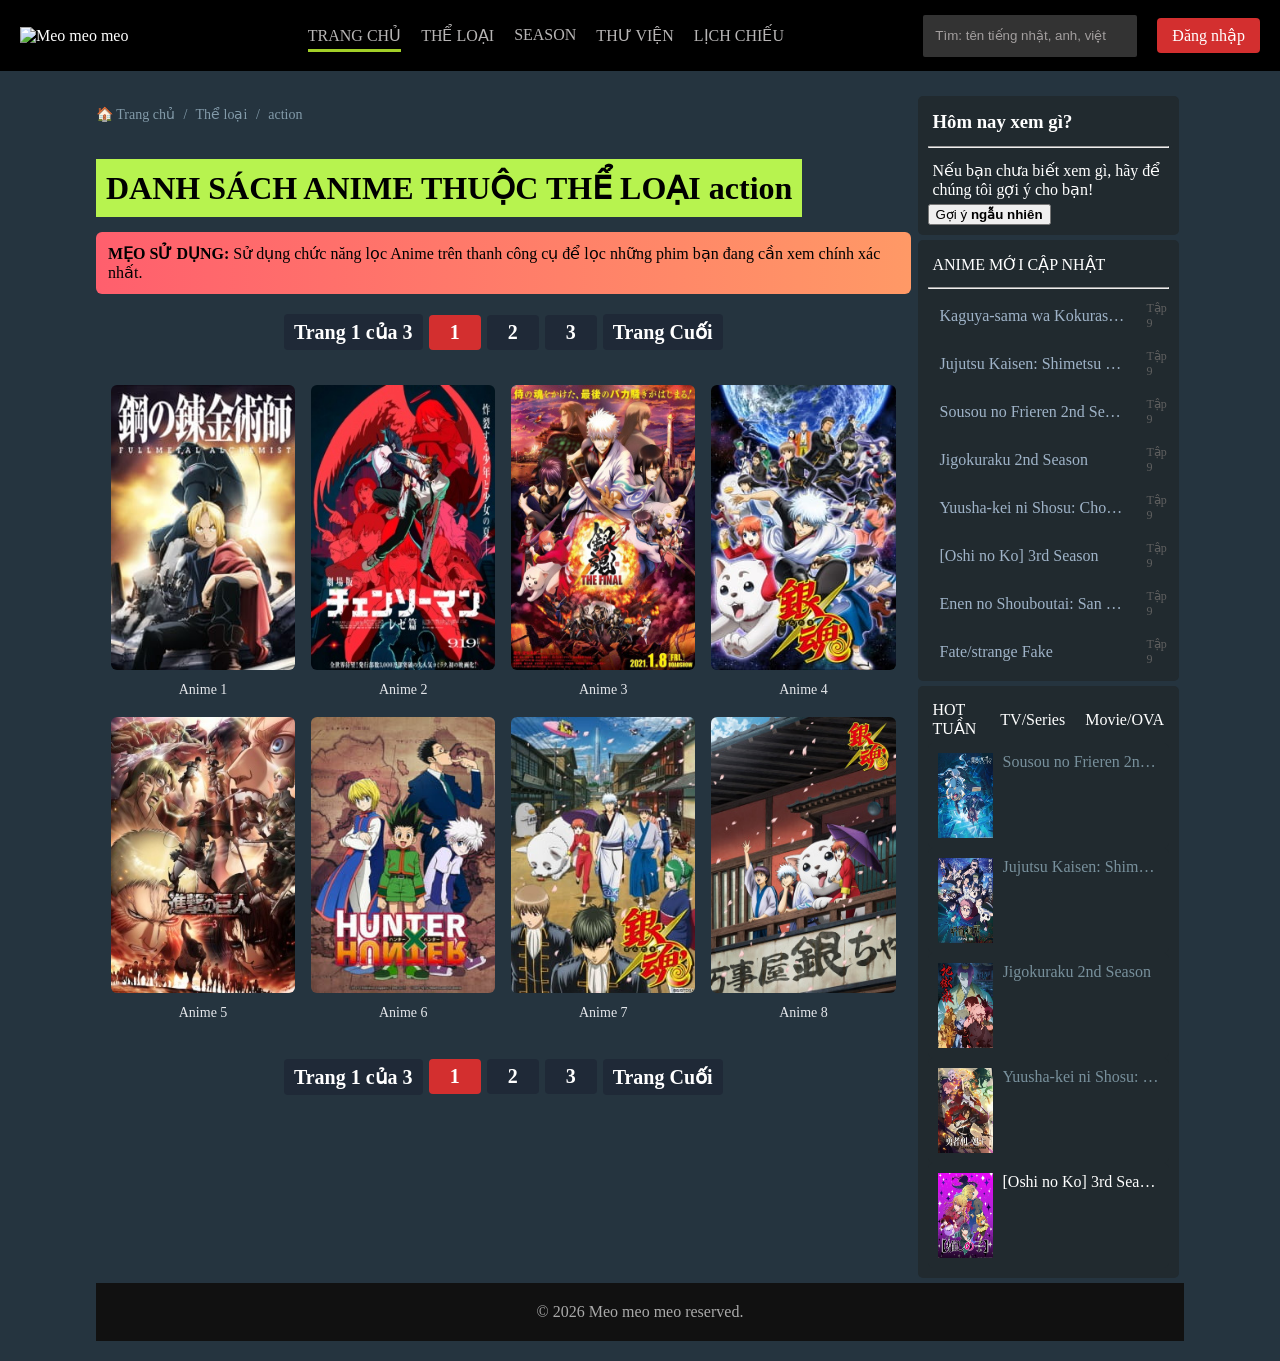
==== cate.html @ 0786b9ce "add category feature" ====
<!DOCTYPE html>
<html lang="en">
<head>
    <meta charset="UTF-8">
    <meta name="viewport" content="width=device-width, initial-scale=1.0">
    <title>Hihi</title>
    <link rel="stylesheet" href="static/css/cate.css">
</head>
<body>
    <!-- nav bar -->
     <nav class="navbar">
            <div class="logo">
                <img src="path_to_logo.png" alt="Meo meo meo">
            </div>

        <ul class="nav-links">
            <li><a href="index.html" class="active">TRANG CHỦ</a></li>

            <li class="has-dropdown"><a href="#">THỂ LOẠI <i class="arrow-down"></i></a>
                <div class="dropdown-content">
                    <ul class="genre-grid">
                        <li><a href="cate.html?type=action">Action</a></li>
                        <li><a href="cate.html?type=adventure">Adventure</a></li>
                        <li><a href="cate.html?type=comedy">Comedy</a></li>
                        <li><a href="cate.html?type=drama">Drama</a></li>
                        <li><a href="cate.html?type=fantasy">Fantasy</a></li>
                        <li><a href="cate.html?type=horror">Horror</a></li>
                        <li><a href="cate.html?type=romance">Romance</a></li>
                        <li><a href="cate.html?type=sci-fi">Sci-Fi</a></li>
                        <li><a href="cate.html?type=slice-of-life">Slice of Life</a></li>
                        <li><a href="cate.html?type=sports">Sports</a></li>
                    </ul>
                </div>
            </li>
            
            <li class="has-dropdown"><a href="#">SEASON <i class="arrow-down"></i></a>
                <div class="dropdown-content">
                    <ul class="season-grid">
                        <li><a href="#">Mùa Xuân 2026</a></li>
                        <li><a href="#">Mùa Hè 2026</a></li>
                        <li><a href="#">Mùa Thu 2026</a></li>
                        <li><a href="#">Mùa Đông 2026</a></li>
                        <li><a href="#">Mùa Xuân 2025</a></li>
                        <li><a href="#">Mùa Hè 2025</a></li>
                        <li><a href="#">Mùa Thu 2025</a></li>
                        <li><a href="#">Mùa Đông 2025</a></li>
                    </ul>
                </div>
            </li>
            <li><a href="#">THƯ VIỆN</a></li>
            <li><a href="#">LỊCH CHIẾU</a></li>
        </ul>

        <div class="nav-actions">
            <div class="search-box">
                <input type="text" placeholder="Tìm: tên tiếng nhật, anh, việt">
            </div>
            <a href="#" class="btn-login">Đăng nhập</a>
        </div>
    </nav>
    <div class="big-container">    
    <main class="main-container">
        <div class="second-main-container">
            <div class="content-wraper">
                <div class="breadcrumb">
                    <a href="index.html">🏠 Trang chủ</a> <span class="separator">/</span>
                    <a href="#">Thể loại</a> <span class="separator">/</span>
                    <a id="breadcrumb-genre"></a>
                </div>
                <h1 class="genre-title" id="genre-title"></h1>
                <div class="tip-box">
                    <b>MẸO SỬ DỤNG:</b>
                    Sử dụng chức năng lọc Anime trên thanh công cụ để lọc những phim bạn đang cần xem chính xác nhất.
                </div>
                <div class="pagination" id="pagination-top"></div>
                <div class="anime-grid" id="anime-list"></div>
                <div class="pagination" id="pagination-bottom"></div>
                
            </div>
        
            <aside class="sidebar">
                    <div class="sidebar-box">
                        <h3>Hôm nay xem gì?</h3>
                        <hr>
                        <p>Nếu bạn chưa biết xem gì, hãy để chúng tôi gợi ý cho bạn!</p>
                        <button class="random-button">Gợi ý <strong>ngẫu nhiên</strong></button>
                    </div>
                    <div class="sidebar-box">
                        <p>ANIME MỚI CẬP NHẬT</p>
                        <hr>
                        <ul class="recent-update-aside">
                            <li class="recent-anime">
                                <a href="#">Kaguya-sama wa Kokurasetai: Tensai-tachi no Renai Kousou</a>
                                <span>Tập 9</span>
                            </li>
                            <li class="recent-anime">
                                <a href="#">Jujutsu Kaisen: Shimetsu Kaiyuu - Zenpen</a>
                                <span>Tập 9</span>
                            </li>
                            <li class="recent-anime">
                                <a href="#">Sousou no Frieren 2nd Season</a>
                                <span>Tập 9</span>
                            </li>
                            <li class="recent-anime">
                                <a href="#">Jigokuraku 2nd Season</a>
                                <span>Tập 9</span>
                            </li>
                            <li class="recent-anime">
                                <a href="#">Yuusha-kei ni Shosu: Choubatsu Yuusha 9004-tai Keimu Kiroku</a>
                                <span>Tập 9</span>
                            </li>
                            <li class="recent-anime">
                                <a href="#">[Oshi no Ko] 3rd Season</a>
                                <span>Tập 9</span>
                            </li>
                            <li class="recent-anime">
                                <a href="#">Enen no Shouboutai: San no Shou Part 2</a>
                                <span>Tập 9</span>
                            </li>
                            <li class="recent-anime">
                                <a href="#">Fate/strange Fake</a>
                                <span>Tập 9</span>
                            </li>
                        </ul>
                    </div>
                    <div class="sidebar-box">
                        <div class="hot-title">
                            <p>HOT TUẦN</p>
                            <p>TV/Series</p>
                            <p>Movie/OVA</p>
                        </div>
                        <div class="hot-content">
                            <div class="hot-card">
                                <img src="images/hot_week/thumb1.jpg" width="150">
                                <a class="title" href="#">Sousou no Frieren 2nd Season</a>
                            </div>
                            <div class="hot-card">
                                <img src="images/hot_week/thumb2.jpg" alt="" class="src">
                                <a class="title" href="#">Jujutsu Kaisen: Shimetsu Kaiyuu - Zenpen</a>
                            </div>
                            <div class="hot-card">
                                <img src="images/hot_week/thumb3.jpg" alt="" class="src">
                                <a class="title" href="#">Jigokuraku 2nd Season</a>
                            </div>
                            <div class="hot-card">
                                <img src="images/hot_week/thumb4.jpg" alt="" class="src">
                                <a class="title" href="#">Yuusha-kei ni Shosu: Choubatsu Yuusha 9004-tai Keimu Kiroku</a>
                            </div>
                            <div class="hot-card">
                                <img src="images/hot_week/thumb5.jpg" alt="" class="src">
                                <span class="title">[Oshi no Ko] 3rd Season</span>
                            </div>
                        </div>
                    </div>
                </aside>
        </div>
    </main>
    <footer>
        © 2026 Meo meo meo reserved.
    </footer>
    
    <script src="static/js/cate.js"></script>
</body>
</html>
---- static/css/cate.css ----
body{
    background-color: #25343F;
    margin: 0;
    padding:0;
}
.big-container{
    background-color: transparent;
    max-width: 85vw;
    margin: 0 auto;
    padding: 20px;
    border-radius: 5px;
}
/* Navbar styles */
.div-navbar{
    background-color: #1a1a1a;
    color: white;
    display: flex;
    flex-wrap: nowrap;
    justify-content: space-between;
    align-items: center;
    padding: 10px 20px;
    margin-top:0px;
}
.navbar{
    background-color: black;
    color: white;
    display: flex;
    flex-wrap: nowrap;
    justify-content: space-between;
    align-items: center;
    padding: 10px 20px;
    margin-top:0px;
}
.nav-links{
    display: flex;
    list-style: none;
    gap: 20px;
}
.nav-links a{
    color: #b7b5b5;
    text-decoration: none;
    padding-bottom: 5px;
}
.nav-links a.active{
    border-bottom: 3px solid #a2cf27;
}
.nav-actions{
    display: flex;
    align-items: center;
    gap: 20px;
}
.search-box {
  position: relative;
}

.btn-login {
  background-color: #d32f2f;
  color: white;
  padding: 8px 15px;
  text-decoration: none;
  border-radius: 4px;
}
input{
    background-color: #333;
    width: 210px;
    height: 40px;
    border: none;
    border-radius:2px;
}
input::placeholder{
    color: #a39f9f;
    padding-left: 10px;
}
/* Dropdown styles */

.has-dropdown{
    position: relative;
}
.dropdown-content{
    display: none;
    position: absolute;
    top: 100%;
    left: 0;
    width: max-content;
    background-color: white;
    min-width: 150px;
    padding:20px;
    box-shadow: 0 8px 16px rgba(0,0,0,0.2);
    z-index:10;
}
.has-dropdown:hover .dropdown-content{
    display: block;
}

/* Genre grid styles */
.genre-grid{
    display: grid;
    grid-template-columns: 1fr 1fr 1fr;
    grid-auto-rows: 1fr;
    gap: 20px;
    padding:0;
    margin: 0;
    background-color: #fff;
}
.genre-grid a{
    color: #333 !important;
    font-size: 14px;
    display: block;
    text-decoration: none;
}
.genre-grid a:hover {
    color: #a2cf27 !important; 
}

.season-grid{
    display: grid;
    grid-template-columns: 1fr 1fr 1fr 1fr;
    grid-auto-rows: 1fr;
    gap: 20px;
    padding:0;
    margin: 0;
    background-color: #fff;
}
.season-grid a{
    color: #333 !important;
    font-size: 14px;
    display: block;
    text-decoration: none;
}
.season-grid a:hover {
    color: #a2cf27 !important; 
}
/* Main content styles */
/* Content-wraper styles */
.second-main-container{
    background-color: transparent;
    display:grid;
    grid-template-columns: 3fr 1fr;
    gap: 2px;
    border-radius: 5px;
}

/*sidebar styles*/
/*sidebar styles*/
.sidebar{
    display: flex;
    flex-direction: column;
    gap: 5px;
    margin: 5px;
    min-width: 0px;
}
.sidebar-box{
    background-color: #212a2f;
    border-radius: 5px;
    padding: 10px;

    max-width: 100%;
    overflow: hidden;
    text-overflow: ellipsis;
}
.sidebar-box p{
    color: #fff;
    margin: 0;
    padding: 5px;
}
.sidebar h3{
    color: #fff;
    padding: 5px;
    margin: 0;
}
.sidebar-box{
    padding: 10px;
}
.recent-update-aside {
    display: flex;
    flex-direction: column;
    gap: 10px;
    padding: 0;
    margin: 0;
}

.recent-update-aside li {
    list-style: none;
}

.recent-update-aside li a {
    display: block;
    width: 100%;
    max-width: 100%;
    padding: 10px 12px;
    color: #9fb3c8;
    text-decoration: none;
    position: relative;

    white-space: nowrap;
    overflow: hidden;
    text-overflow: ellipsis;

    background-color: transparent;
    transition: background-color .2s ease, color .2s ease;
}
.recent-update-aside li a::before {
    content: "";
    position: absolute;
    left: 0;
    top: 0;
    width: 4px;
    height: 100%;
    background-color: #d32f2f;
    opacity: 0;
    transition: opacity .2s ease;
}
.recent-update-aside li a:hover {
    background-color: #1b242a;
    color: #fff;
}

.recent-update-aside li a:hover::before {
    opacity: 1;
}
.recent-anime {
    list-style: none;
    display: flex;
    align-items: center;
    gap: 10px;
}

.recent-anime span{
    font-size: 12px;
    color: #5f5f5f;
}
/*hot week styles*/

.hot-title{
    display: flex;
    gap: 10px;
    align-items: center;
}
.hot-card{
    color: #fff;
    background-color: #212a2f;
    display: flex;
    gap: 10px;
    padding: 10px;
    border-radius: 5px;
}
.hot-content img{
    width: 55px;
    height: 85px;
}
.hot-content .title{
    white-space: nowrap;
    overflow: hidden;
    text-overflow: ellipsis;
}
.hot-content a{
    color: #78909c;
    text-decoration: none;
}
.hot-content a:hover{
    color: #a2cf27;
}

/*breadcrumb styles*/
.breadcrumb {
    margin: 15px 0;
    font-size: 14px;
}
.breadcrumb .separator {
    margin: 0 5px;
    color: #839baa;
}
.breadcrumb a {
    color: #839baa;
    text-decoration: none;
}
.breadcrumb a:hover {
    color: #fff;
}

/* genre title styles */
.genre-title {
  background: #b7f34f;
  color: #000;
  padding: 10px;
  display: inline-block;
  margin-bottom: 15px;
}

.tip-box {
  background: linear-gradient(90deg, #ff5f6d, #ff9966);
  padding: 12px;
  border-radius: 6px;
  margin-bottom: 20px;
}
/* pagination styles */
.pagination {
  display: flex;
  flex-wrap: wrap;
  justify-content: center;
  align-items: center;
  gap: 6px;
  margin: 20px 0;
  font-size: 20px;
  font-weight: bold;
}
.pagination span,
.pagination a {
  display: inline-block;
  padding: 6px 10px;
  background-color: #1f2937;
  color: #fff;
  border-radius: 4px;
  text-decoration: none;
  min-width: 32px;
  text-align: center;
}
.pagination a:hover {
  background-color: #a2cf27;
  color: #000;
}

.pagination .active {
  background-color: #d32f2f;
  color: #fff;
}

/* anime grid styles */

.anime-grid {
  display: grid;
  grid-template-columns: repeat(auto-fill, minmax(180px, 1fr));
  gap: 16px;
  padding: 15px;
}

.anime-card img {
  width: 100%;
  height: 90%;
  border-radius: 6px;
}
.anime-title {
    display: flex;
    justify-content: center;
    margin-top: 6px;
    font-size: 14px;
    font-weight: 500;
    color: #e5e7eb;
    line-height: 1.4;

    overflow: hidden;
    text-overflow: ellipsis;
    white-space: nowrap;
}

.anime-card:hover .anime-title {
  color: #a2cf27;
}
/*footer styles*/
footer {
    background-color: #111;
    color: #aaa;
    text-align: center;
    padding: 20px;
}
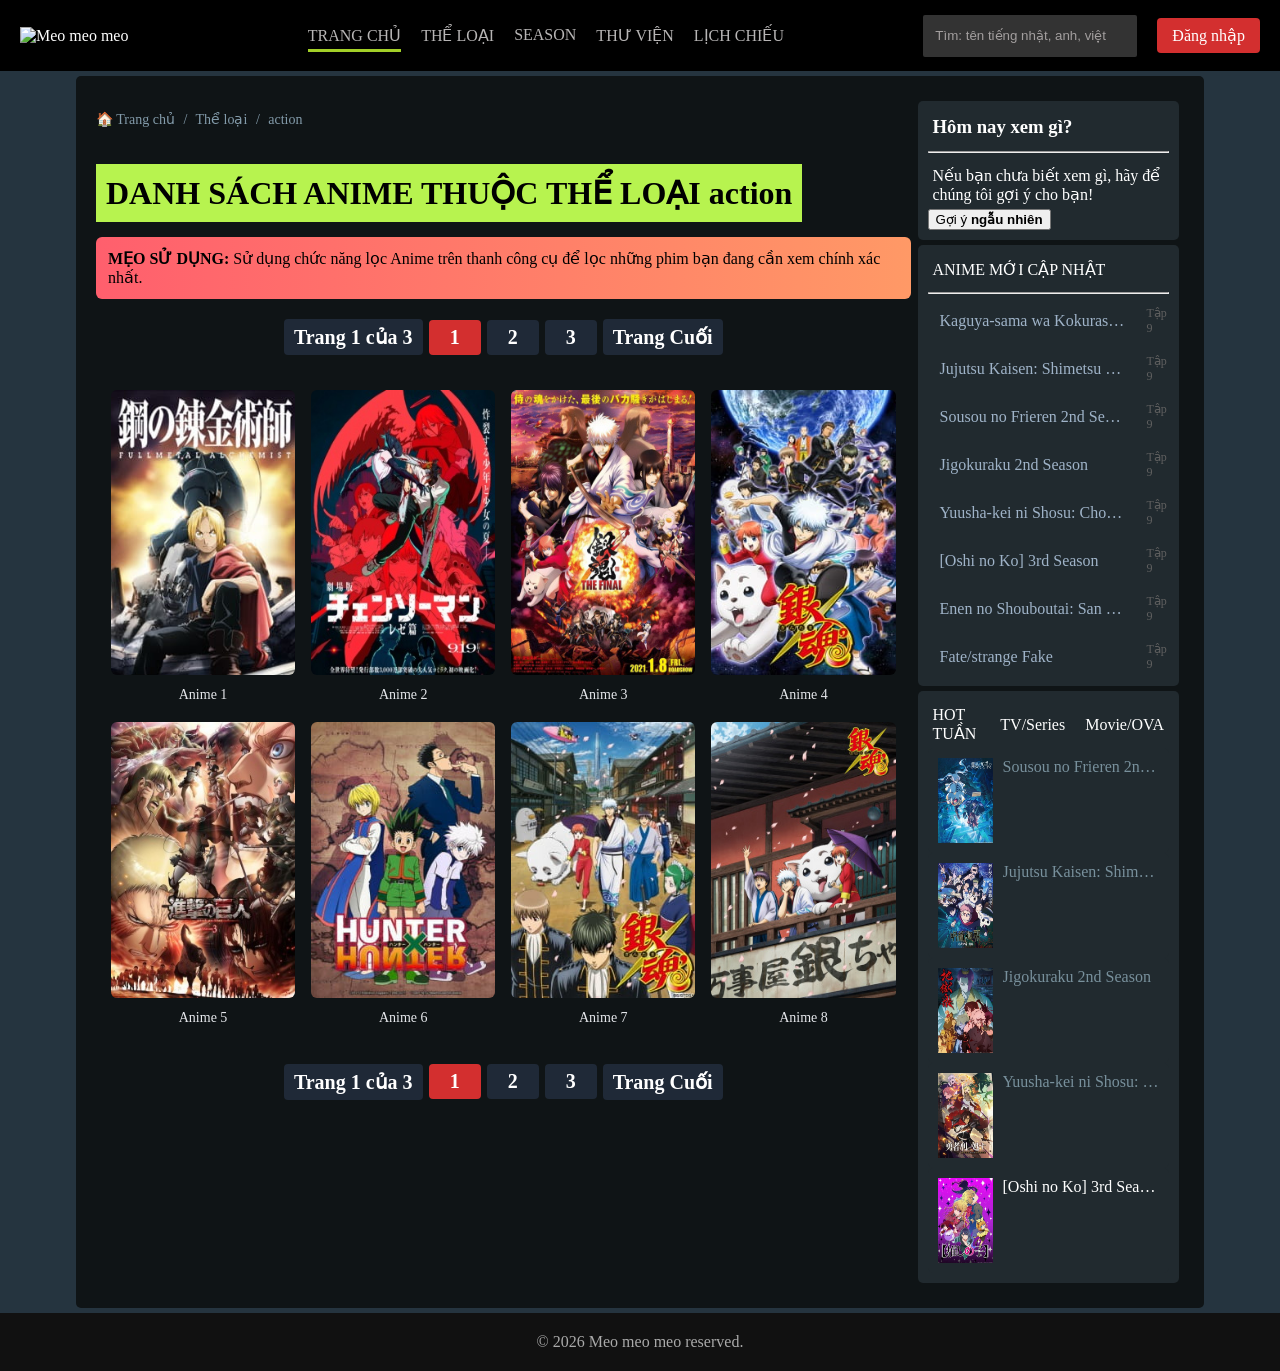
==== commit 5faf27f7: "fix footer" ====
--- a/cate.html
+++ b/cate.html
@@ -155,6 +155,7 @@
                 </aside>
         </div>
     </main>
+    </div>
     <footer>
         © 2026 Meo meo meo reserved.
     </footer>
--- a/static/css/cate.css
+++ b/static/css/cate.css
@@ -4,9 +4,9 @@
     padding:0;
 }
 .big-container{
-    background-color: transparent;
+    background-color: #0f1416;
     max-width: 85vw;
-    margin: 0 auto;
+    margin: 5px auto;
     padding: 20px;
     border-radius: 5px;
 }
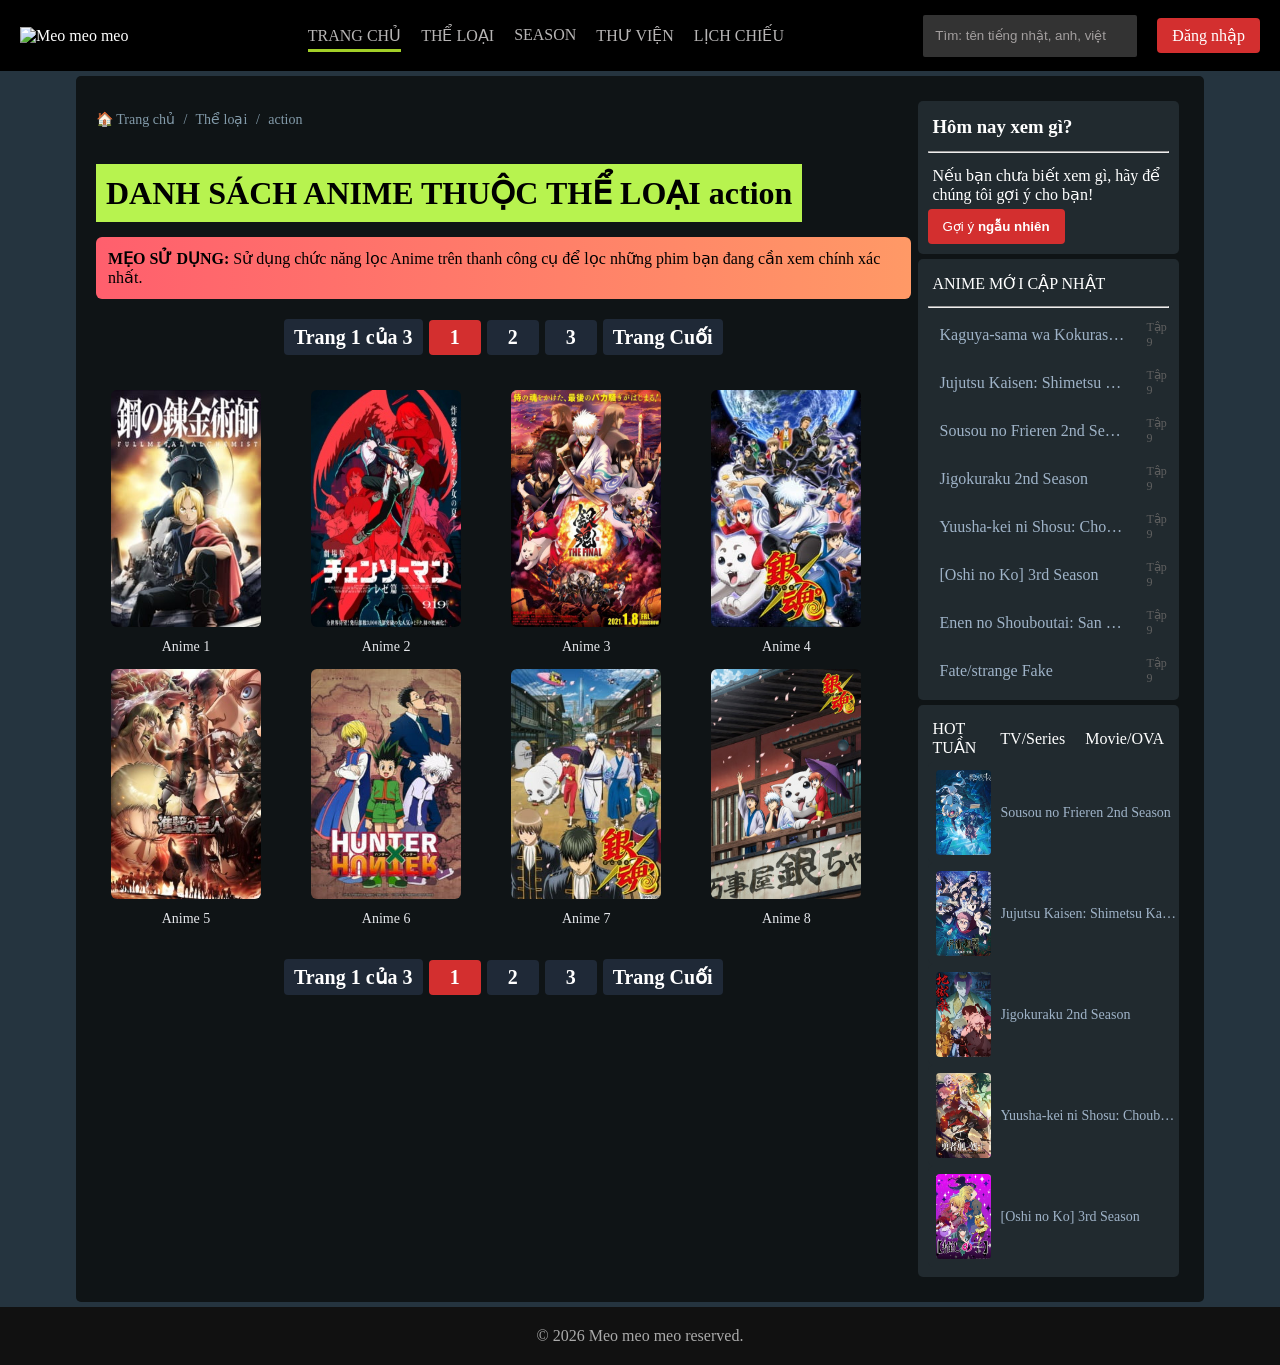
==== commit efea0a0f: "add random button css" ====
--- a/cate.html
+++ b/cate.html
@@ -130,26 +130,41 @@
                             <p>Movie/OVA</p>
                         </div>
                         <div class="hot-content">
-                            <div class="hot-card">
+                            <a class="hot-card click-to-watch">
                                 <img src="images/hot_week/thumb1.jpg" width="150">
-                                <a class="title" href="#">Sousou no Frieren 2nd Season</a>
-                            </div>
-                            <div class="hot-card">
+                                <div class="play-overlay">
+                                    <span class="play-btn">▶</span>
+                                </div>
+                                <span class="title" href="#">Sousou no Frieren 2nd Season</span>
+                            </a>
+                            <a class="hot-card click-to-watch">
                                 <img src="images/hot_week/thumb2.jpg" alt="" class="src">
-                                <a class="title" href="#">Jujutsu Kaisen: Shimetsu Kaiyuu - Zenpen</a>
-                            </div>
-                            <div class="hot-card">
+                                <div class="play-overlay">
+                                    <span class="play-btn">▶</span>
+                                </div>
+                                <span class="title" href="#">Jujutsu Kaisen: Shimetsu Kaiyuu - Zenpen</span>
+                            </a>
+                            <a class="hot-card click-to-watch">
                                 <img src="images/hot_week/thumb3.jpg" alt="" class="src">
-                                <a class="title" href="#">Jigokuraku 2nd Season</a>
-                            </div>
-                            <div class="hot-card">
+                                <div class="play-overlay">
+                                    <span class="play-btn">▶</span>
+                                </div>
+                                <span class="title" href="#">Jigokuraku 2nd Season</span>
+                            </a>
+                            <a class="hot-card click-to-watch">
                                 <img src="images/hot_week/thumb4.jpg" alt="" class="src">
-                                <a class="title" href="#">Yuusha-kei ni Shosu: Choubatsu Yuusha 9004-tai Keimu Kiroku</a>
-                            </div>
-                            <div class="hot-card">
+                                <div class="play-overlay">
+                                    <span class="play-btn">▶</span>
+                                </div>
+                                <span class="title" href="#">Yuusha-kei ni Shosu: Choubatsu Yuusha 9004-tai Keimu Kiroku</span>
+                            </a>
+                            <a class="hot-card click-to-watch">
                                 <img src="images/hot_week/thumb5.jpg" alt="" class="src">
-                                <span class="title">[Oshi no Ko] 3rd Season</span>
-                            </div>
+                                <div class="play-overlay">
+                                    <span class="play-btn">▶</span>
+                                </div>
+                                <span class="title" href="#">[Oshi no Ko] 3rd Season</span>
+                            </a>
                         </div>
                     </div>
                 </aside>
--- a/static/css/cate.css
+++ b/static/css/cate.css
@@ -171,6 +171,15 @@
 .sidebar-box{
     padding: 10px;
 }
+.random-button{
+    background-color: #d32f2f;
+    color: white;
+    padding: 10px 15px;
+    border: none;
+    border-radius: 4px;
+    cursor: pointer;
+}
+/*recent update styles*/
 .recent-update-aside {
     display: flex;
     flex-direction: column;
@@ -231,34 +240,114 @@
 }
 /*hot week styles*/
 
+/*hot week styles*/
+
 .hot-title{
     display: flex;
     gap: 10px;
     align-items: center;
 }
-.hot-card{
-    color: #fff;
+.hot-card {
+    display: flex;
+    align-items: center;
+    gap: 10px;
+
     background-color: #212a2f;
-    display: flex;
-    gap: 10px;
-    padding: 10px;
+    padding: 8px;
     border-radius: 5px;
+
+    max-width: 100%;
+    text-decoration: none;
+    color: inherit;
+}
+.hot-card img {
+    width: 55px;
+    height: 85px;
+    flex-shrink: 0;
+    object-fit: cover;
+    border-radius: 4px;
+}
+.hot-card .title {
+    display: block;
+
+    flex: 1;
+    min-width: 0;
+
+    white-space: nowrap;
+    overflow: hidden;
+    text-overflow: ellipsis;
+
+    font-size: 14px;
+    color: #9fb3c8;
 }
 .hot-content img{
     width: 55px;
     height: 85px;
 }
-.hot-content .title{
+.hot-content a{
+    color: #78909c;
+    text-decoration: none;
+}
+.hot-content a:hover{
+    color: #a2cf27;
+}
+.click-to-watch {
+    position: relative;
+    display: inline-block;
+    width: 150px;
+    text-decoration: none;
+    color: inherit;
+}
+.title {
+    color: #fff;
+    display: block;
+    width: 100%;
     white-space: nowrap;
     overflow: hidden;
     text-overflow: ellipsis;
 }
-.hot-content a{
-    color: #78909c;
-    text-decoration: none;
-}
-.hot-content a:hover{
-    color: #a2cf27;
+.play-overlay {
+    position: absolute;
+    inset: 0;
+    background: rgba(0, 0, 0, 0.45);
+
+    display: flex;
+    align-items: center;
+    justify-content: center;
+
+    opacity: 0;
+    transition: opacity 0.25s ease;
+    border-radius: 10px;
+}
+.play-btn {
+    font-size: 42px;
+    color: white;
+
+    width: 64px;
+    height: 64px;
+    background: rgba(0,0,0,0.7);
+    border-radius: 50%;
+
+    display: flex;
+    align-items: center;
+    justify-content: center;
+
+    transform: scale(0.8);
+    transition: transform 0.25s ease;
+}
+.click-to-watch:hover .play-overlay {
+    opacity: 1;
+}
+.view{
+    color: #a39898;
+}
+
+.click-to-watch:hover .play-btn {
+    transform: scale(1);
+}
+.hot-card.click-to-watch {
+    display: flex;
+    width: 100%;
 }
 
 /*breadcrumb styles*/
@@ -329,7 +418,7 @@
 
 .anime-grid {
   display: grid;
-  grid-template-columns: repeat(auto-fill, minmax(180px, 1fr));
+  grid-template-columns: repeat(4, 1fr);
   gap: 16px;
   padding: 15px;
 }
